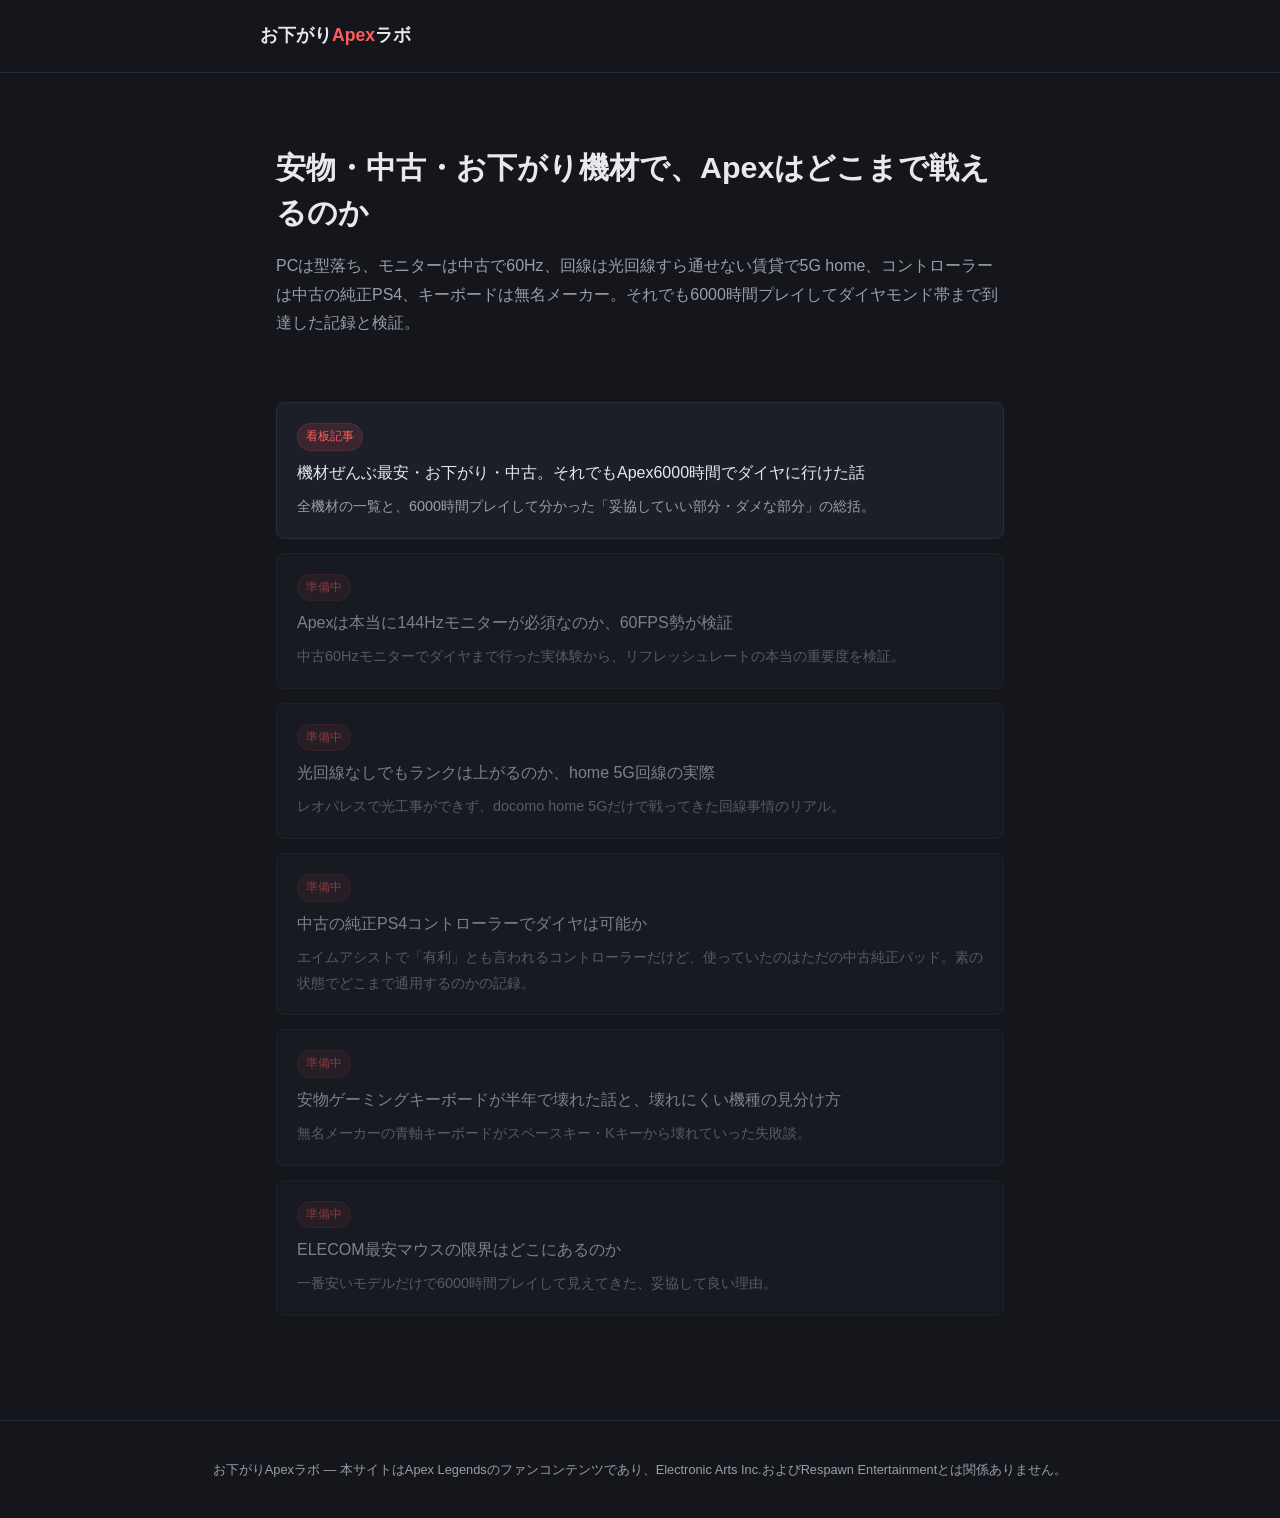
==== index.html @ c5b8c1bb "Add initial site structure and flagship article Top page and first article covering the full budget/" ====
<!DOCTYPE html>
<html lang="ja">
<head>
<meta charset="UTF-8">
<meta name="viewport" content="width=device-width, initial-scale=1.0">
<title>お下がりApexラボ | 安物・中古・お下がり機材でダイヤを目指す検証サイト</title>
<meta name="description" content="最安・中古・お下がりの機材だけでApex Legendsを6000時間プレイしダイヤモンド帯に到達したプレイヤーによる、ギア検証サイト。本当に必要な機材とそうでない機材を実体験で切り分けます。">
<link rel="stylesheet" href="style.css">
</head>
<body>

<header class="site-header">
  <div class="inner">
    <a href="index.html" class="logo">お下がり<span>Apex</span>ラボ</a>
  </div>
</header>

<main>
  <section class="hero">
    <h1>安物・中古・お下がり機材で、Apexはどこまで戦えるのか</h1>
    <p class="lead">PCは型落ち、モニターは中古で60Hz、回線は光回線すら通せない賃貸で5G home、コントローラーは中古の純正PS4、キーボードは無名メーカー。それでも6000時間プレイしてダイヤモンド帯まで到達した記録と検証。</p>
  </section>

  <ul class="article-list">
    <li>
      <a href="articles/worst-setup-diamond.html">
        <span class="tag">看板記事</span>
        <div>機材ぜんぶ最安・お下がり・中古。それでもApex6000時間でダイヤに行けた話</div>
        <div class="desc">全機材の一覧と、6000時間プレイして分かった「妥協していい部分・ダメな部分」の総括。</div>
      </a>
    </li>
    <li class="coming-soon">
      <a href="#">
        <span class="tag">準備中</span>
        <div>Apexは本当に144Hzモニターが必須なのか、60FPS勢が検証</div>
        <div class="desc">中古60Hzモニターでダイヤまで行った実体験から、リフレッシュレートの本当の重要度を検証。</div>
      </a>
    </li>
    <li class="coming-soon">
      <a href="#">
        <span class="tag">準備中</span>
        <div>光回線なしでもランクは上がるのか、home 5G回線の実際</div>
        <div class="desc">レオパレスで光工事ができず、docomo home 5Gだけで戦ってきた回線事情のリアル。</div>
      </a>
    </li>
    <li class="coming-soon">
      <a href="#">
        <span class="tag">準備中</span>
        <div>中古の純正PS4コントローラーでダイヤは可能か</div>
        <div class="desc">エイムアシストで「有利」とも言われるコントローラーだけど、使っていたのはただの中古純正パッド。素の状態でどこまで通用するのかの記録。</div>
      </a>
    </li>
    <li class="coming-soon">
      <a href="#">
        <span class="tag">準備中</span>
        <div>安物ゲーミングキーボードが半年で壊れた話と、壊れにくい機種の見分け方</div>
        <div class="desc">無名メーカーの青軸キーボードがスペースキー・Kキーから壊れていった失敗談。</div>
      </a>
    </li>
    <li class="coming-soon">
      <a href="#">
        <span class="tag">準備中</span>
        <div>ELECOM最安マウスの限界はどこにあるのか</div>
        <div class="desc">一番安いモデルだけで6000時間プレイして見えてきた、妥協して良い理由。</div>
      </a>
    </li>
  </ul>
</main>

<footer class="site-footer">
  <p>お下がりApexラボ — 本サイトはApex Legendsのファンコンテンツであり、Electronic Arts Inc.およびRespawn Entertainmentとは関係ありません。</p>
</footer>

</body>
</html>
---- style.css ----
:root {
  --bg: #14161c;
  --bg-card: #1c1f28;
  --text: #e8e9ee;
  --text-muted: #9a9ea9;
  --accent: #ff5c5c;
  --accent-soft: #ff5c5c22;
  --border: #2a2d38;
  --max-width: 760px;
}

* {
  box-sizing: border-box;
}

body {
  margin: 0;
  font-family: "Hiragino Kaku Gothic ProN", "Yu Gothic", "Meiryo", sans-serif;
  background: var(--bg);
  color: var(--text);
  line-height: 1.8;
}

header.site-header {
  border-bottom: 1px solid var(--border);
  padding: 20px 16px;
}

header.site-header .inner {
  max-width: var(--max-width);
  margin: 0 auto;
  display: flex;
  align-items: baseline;
  justify-content: space-between;
}

header.site-header a.logo {
  color: var(--text);
  text-decoration: none;
  font-weight: 700;
  font-size: 1.1rem;
}

header.site-header a.logo span {
  color: var(--accent);
}

main {
  max-width: var(--max-width);
  margin: 0 auto;
  padding: 32px 16px 80px;
}

.hero {
  padding: 40px 0 24px;
}

.hero h1 {
  font-size: 1.9rem;
  line-height: 1.5;
  margin: 0 0 12px;
}

.hero p.lead {
  color: var(--text-muted);
  font-size: 1rem;
}

article h1 {
  font-size: 1.7rem;
  line-height: 1.5;
}

article h2 {
  font-size: 1.3rem;
  margin-top: 2.4em;
  padding-top: 0.6em;
  border-top: 1px solid var(--border);
}

article h3 {
  font-size: 1.1rem;
  color: var(--accent);
}

article p {
  margin: 1em 0;
}

.meta {
  color: var(--text-muted);
  font-size: 0.85rem;
  margin-bottom: 2em;
}

.spec-table {
  width: 100%;
  border-collapse: collapse;
  margin: 1.5em 0;
  font-size: 0.95rem;
}

.spec-table th, .spec-table td {
  text-align: left;
  padding: 10px 12px;
  border-bottom: 1px solid var(--border);
}

.spec-table th {
  width: 34%;
  color: var(--text-muted);
  font-weight: 500;
}

.callout {
  background: var(--bg-card);
  border-left: 3px solid var(--accent);
  padding: 16px 18px;
  border-radius: 4px;
  margin: 1.6em 0;
}

.callout p {
  margin: 0.4em 0;
}

.article-list {
  list-style: none;
  padding: 0;
  margin: 24px 0;
}

.article-list li {
  border: 1px solid var(--border);
  border-radius: 8px;
  margin-bottom: 14px;
  background: var(--bg-card);
}

.article-list a {
  display: block;
  padding: 18px 20px;
  color: var(--text);
  text-decoration: none;
}

.article-list a:hover {
  border-color: var(--accent);
}

.article-list .tag {
  display: inline-block;
  font-size: 0.75rem;
  color: var(--accent);
  border: 1px solid var(--accent-soft);
  background: var(--accent-soft);
  padding: 2px 8px;
  border-radius: 999px;
  margin-bottom: 8px;
}

.article-list .desc {
  color: var(--text-muted);
  font-size: 0.9rem;
  margin-top: 6px;
}

.coming-soon {
  opacity: 0.5;
  pointer-events: none;
}

footer.site-footer {
  border-top: 1px solid var(--border);
  padding: 24px 16px;
  color: var(--text-muted);
  font-size: 0.8rem;
  text-align: center;
}

a {
  color: var(--accent);
}
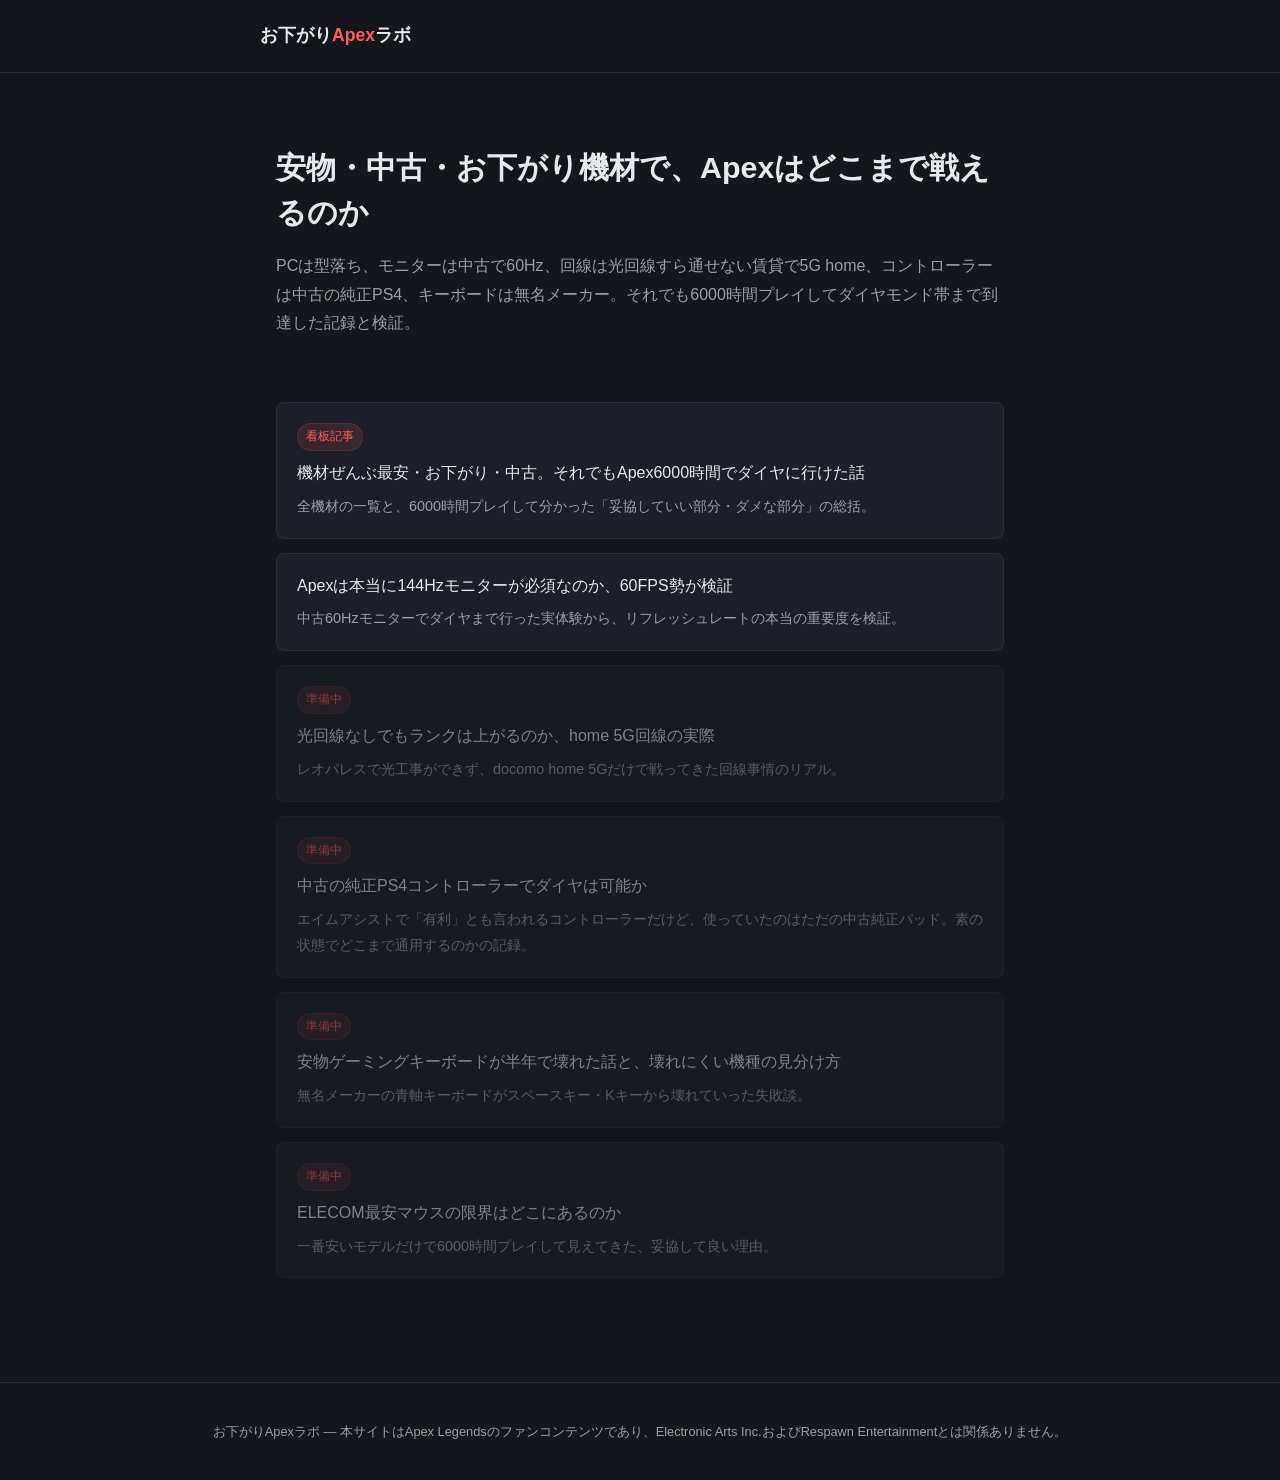
==== commit 7e8dd453: "Add second article: 60Hz monitor viability Covers whether a high refresh-rate monitor is actually re" ====
--- a/index.html
+++ b/index.html
@@ -29,9 +29,8 @@
         <div class="desc">全機材の一覧と、6000時間プレイして分かった「妥協していい部分・ダメな部分」の総括。</div>
       </a>
     </li>
-    <li class="coming-soon">
-      <a href="#">
-        <span class="tag">準備中</span>
+    <li>
+      <a href="articles/60hz-is-it-enough.html">
         <div>Apexは本当に144Hzモニターが必須なのか、60FPS勢が検証</div>
         <div class="desc">中古60Hzモニターでダイヤまで行った実体験から、リフレッシュレートの本当の重要度を検証。</div>
       </a>
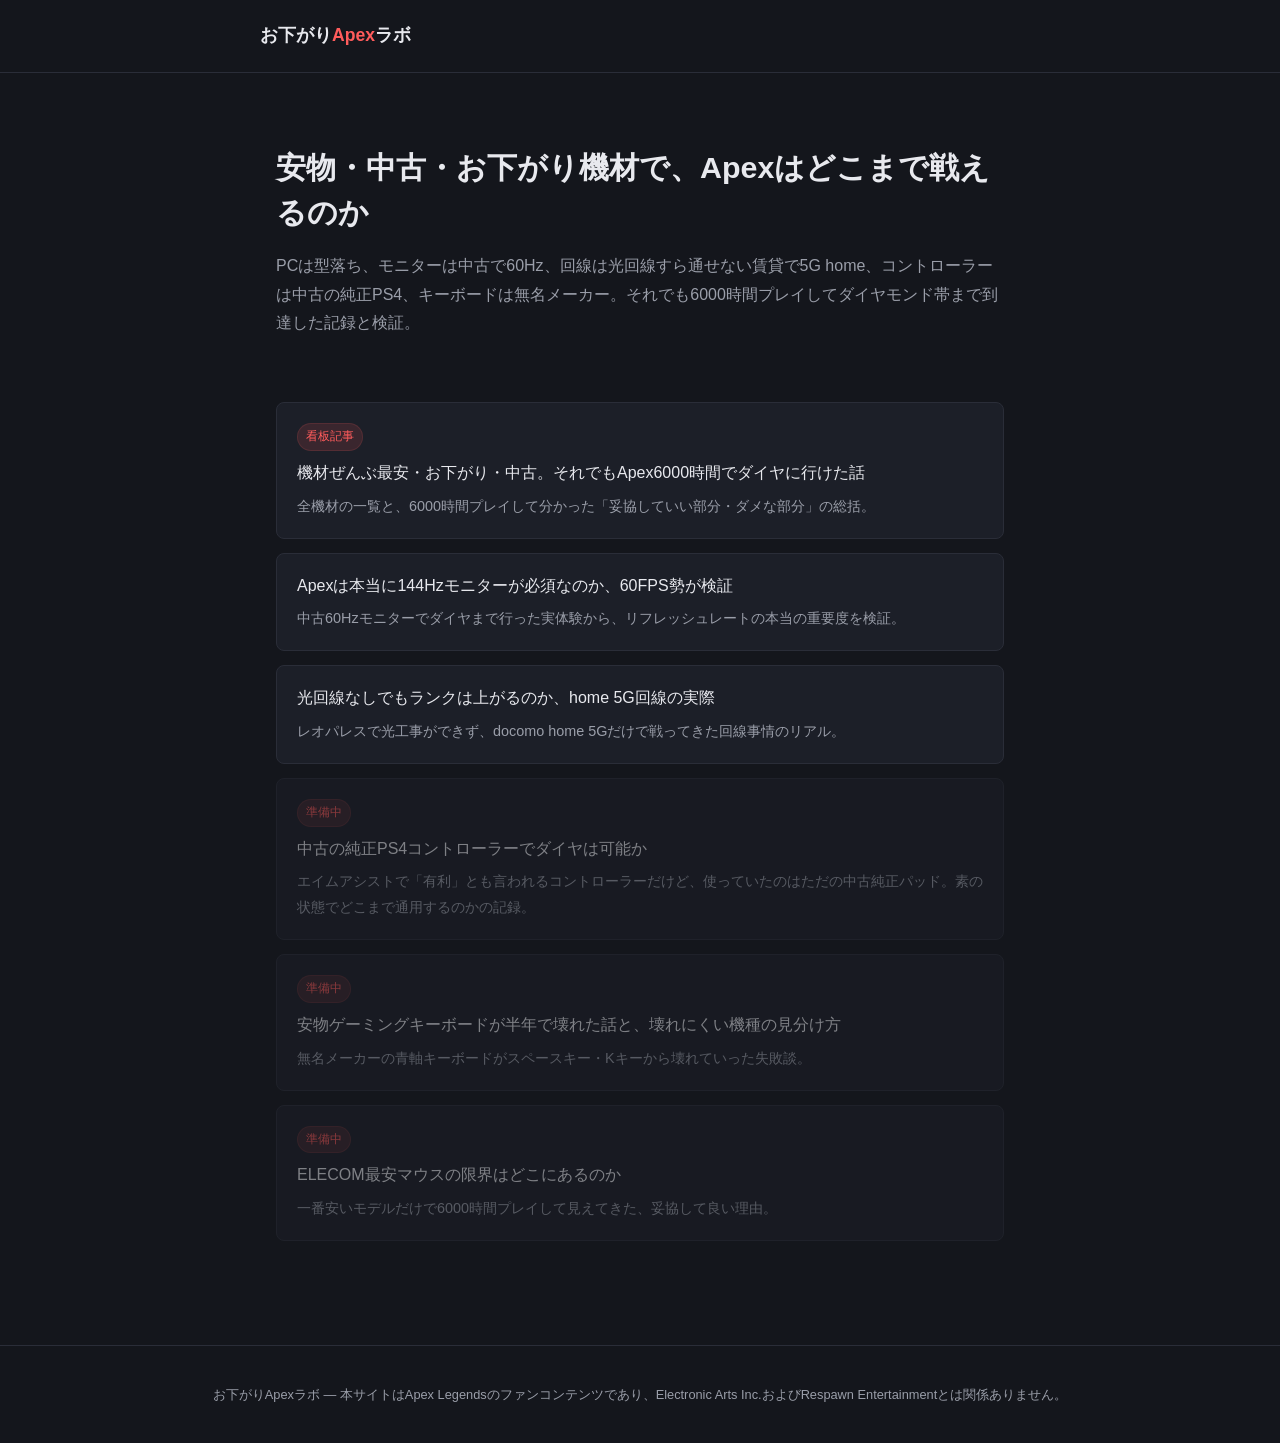
==== commit 127200c3: "Add third article: home 5G line viability Covers whether ranked play is viable without fiber interne" ====
--- a/index.html
+++ b/index.html
@@ -35,9 +35,8 @@
         <div class="desc">中古60Hzモニターでダイヤまで行った実体験から、リフレッシュレートの本当の重要度を検証。</div>
       </a>
     </li>
-    <li class="coming-soon">
-      <a href="#">
-        <span class="tag">準備中</span>
+    <li>
+      <a href="articles/home-5g-viability.html">
         <div>光回線なしでもランクは上がるのか、home 5G回線の実際</div>
         <div class="desc">レオパレスで光工事ができず、docomo home 5Gだけで戦ってきた回線事情のリアル。</div>
       </a>
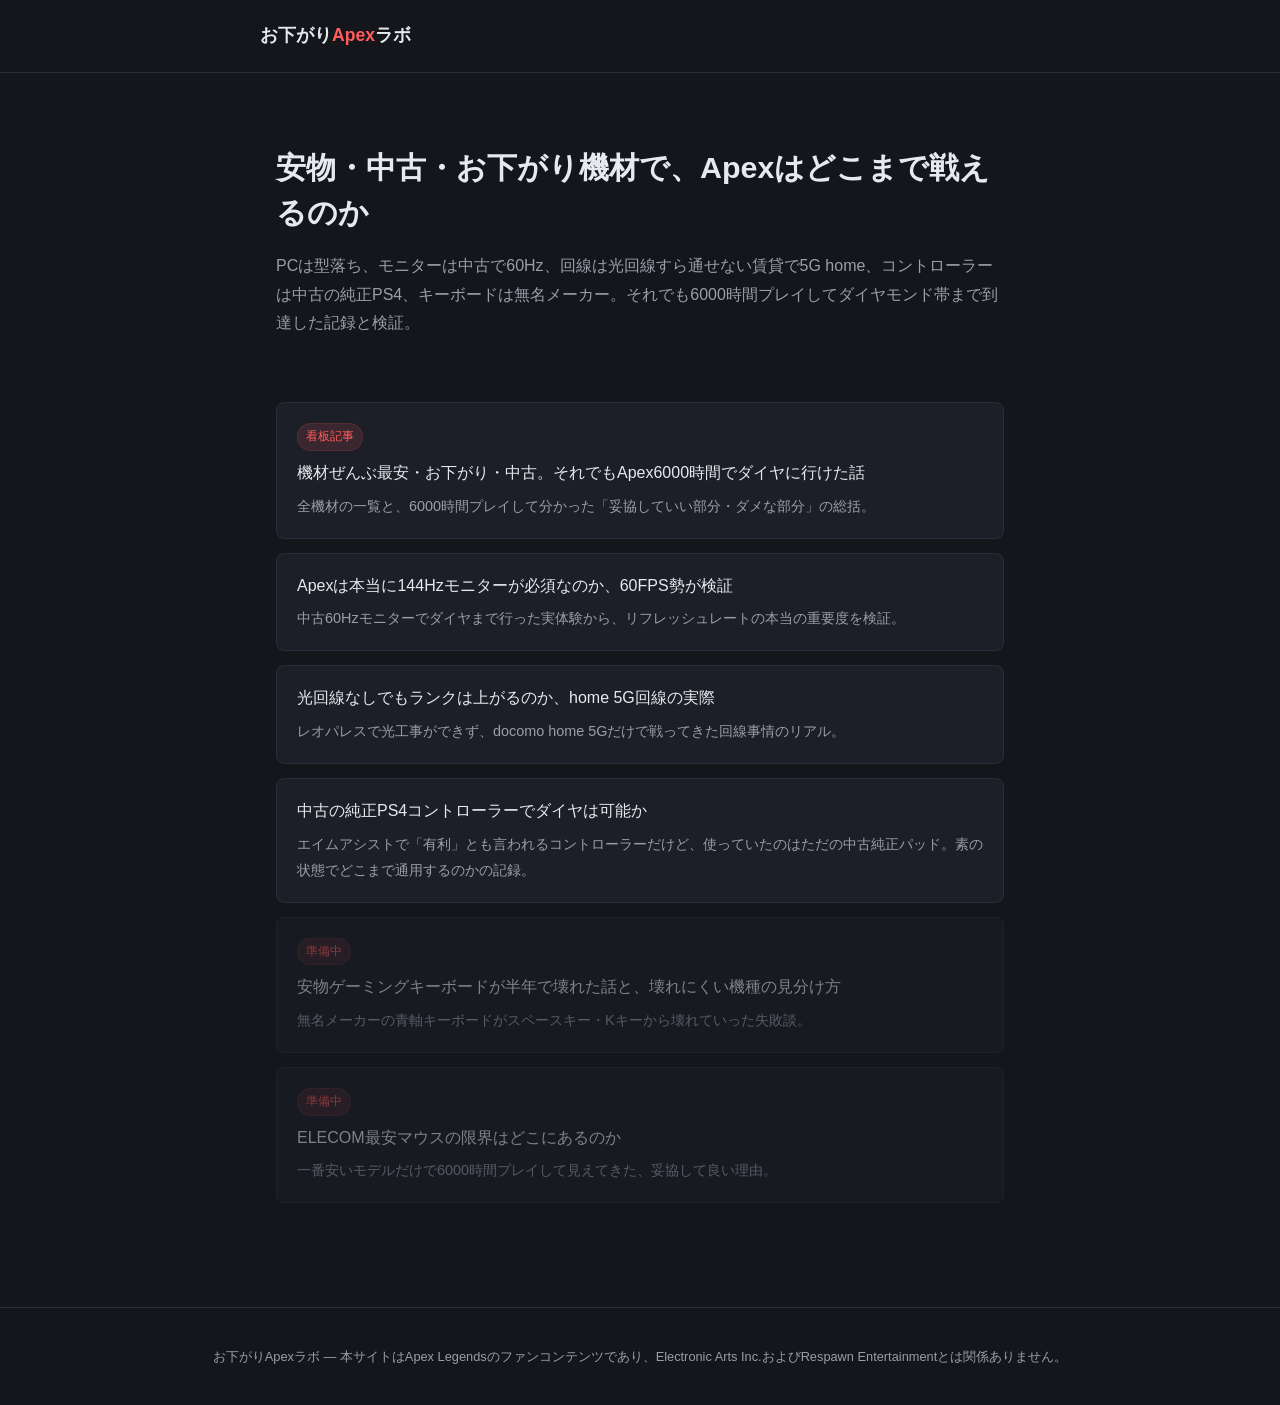
==== commit 79f954cc: "Add fourth article: secondhand controller viability Covers reaching Diamond on a paddle-less secondh" ====
--- a/index.html
+++ b/index.html
@@ -41,9 +41,8 @@
         <div class="desc">レオパレスで光工事ができず、docomo home 5Gだけで戦ってきた回線事情のリアル。</div>
       </a>
     </li>
-    <li class="coming-soon">
-      <a href="#">
-        <span class="tag">準備中</span>
+    <li>
+      <a href="articles/secondhand-controller-viability.html">
         <div>中古の純正PS4コントローラーでダイヤは可能か</div>
         <div class="desc">エイムアシストで「有利」とも言われるコントローラーだけど、使っていたのはただの中古純正パッド。素の状態でどこまで通用するのかの記録。</div>
       </a>
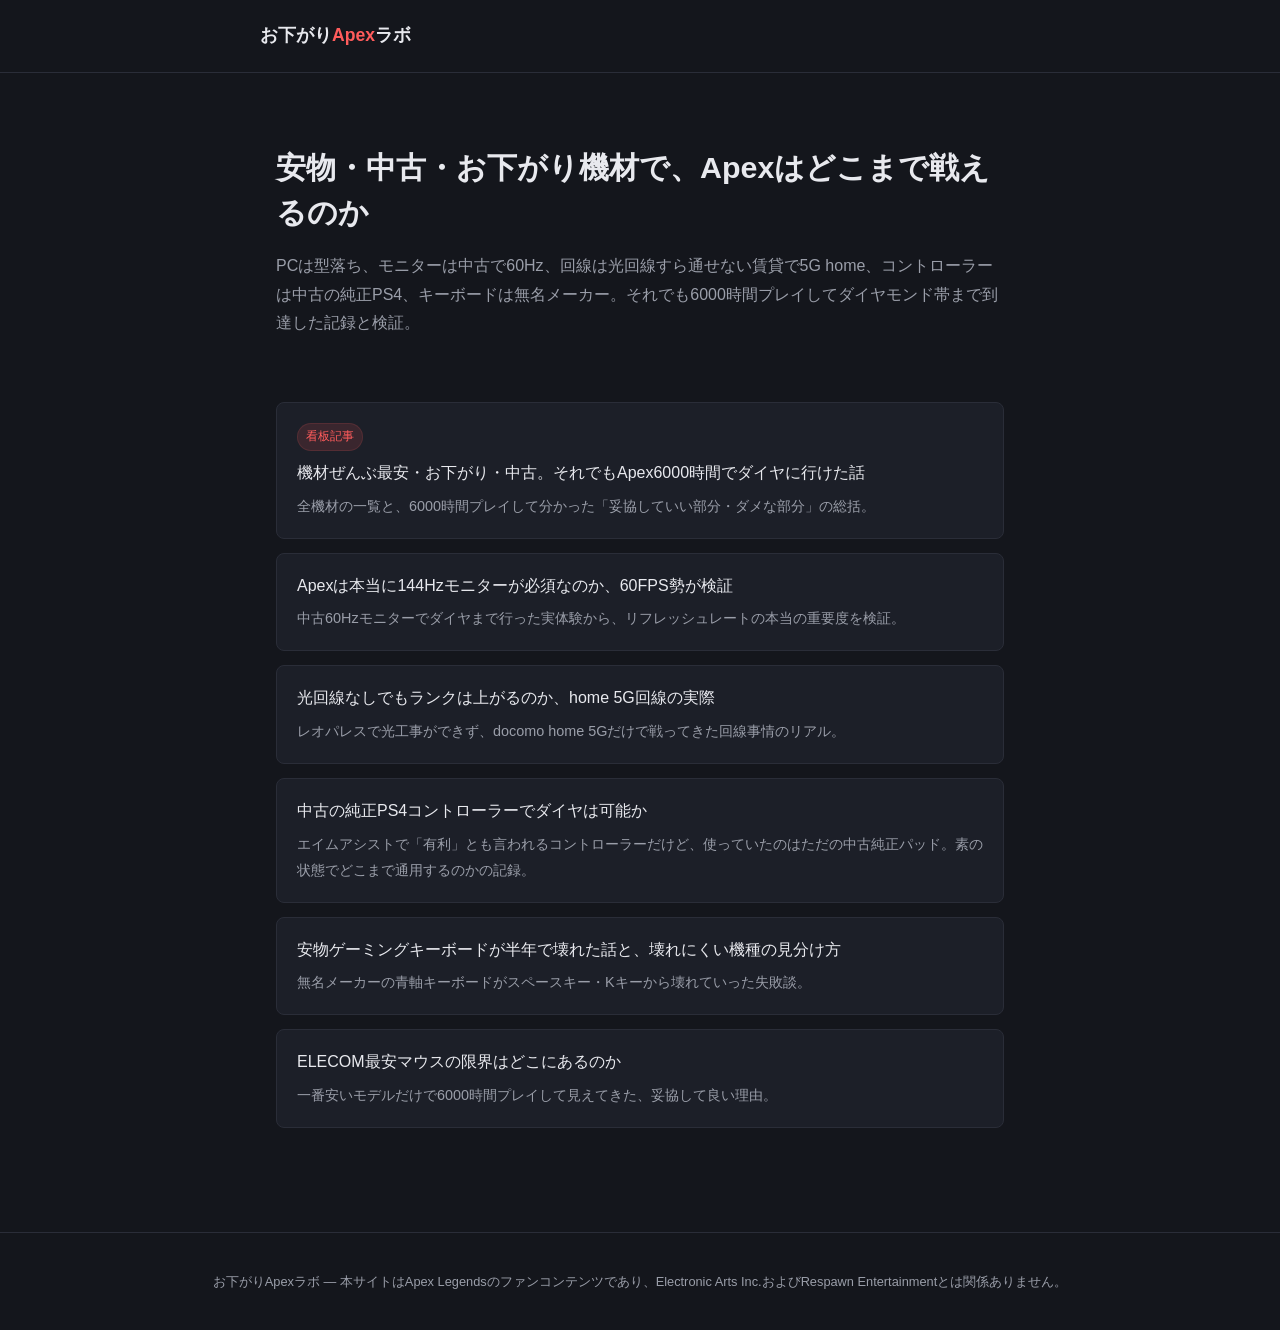
==== commit 3dd99826: "準備中だった2記事（キーボード故障の失敗談、ELECOM最安マウス検証）を公開" ====
--- a/index.html
+++ b/index.html
@@ -47,16 +47,14 @@
         <div class="desc">エイムアシストで「有利」とも言われるコントローラーだけど、使っていたのはただの中古純正パッド。素の状態でどこまで通用するのかの記録。</div>
       </a>
     </li>
-    <li class="coming-soon">
-      <a href="#">
-        <span class="tag">準備中</span>
+    <li>
+      <a href="articles/cheap-keyboard-broke-in-6-months.html">
         <div>安物ゲーミングキーボードが半年で壊れた話と、壊れにくい機種の見分け方</div>
         <div class="desc">無名メーカーの青軸キーボードがスペースキー・Kキーから壊れていった失敗談。</div>
       </a>
     </li>
-    <li class="coming-soon">
-      <a href="#">
-        <span class="tag">準備中</span>
+    <li>
+      <a href="articles/elecom-cheapest-mouse-limit.html">
         <div>ELECOM最安マウスの限界はどこにあるのか</div>
         <div class="desc">一番安いモデルだけで6000時間プレイして見えてきた、妥協して良い理由。</div>
       </a>
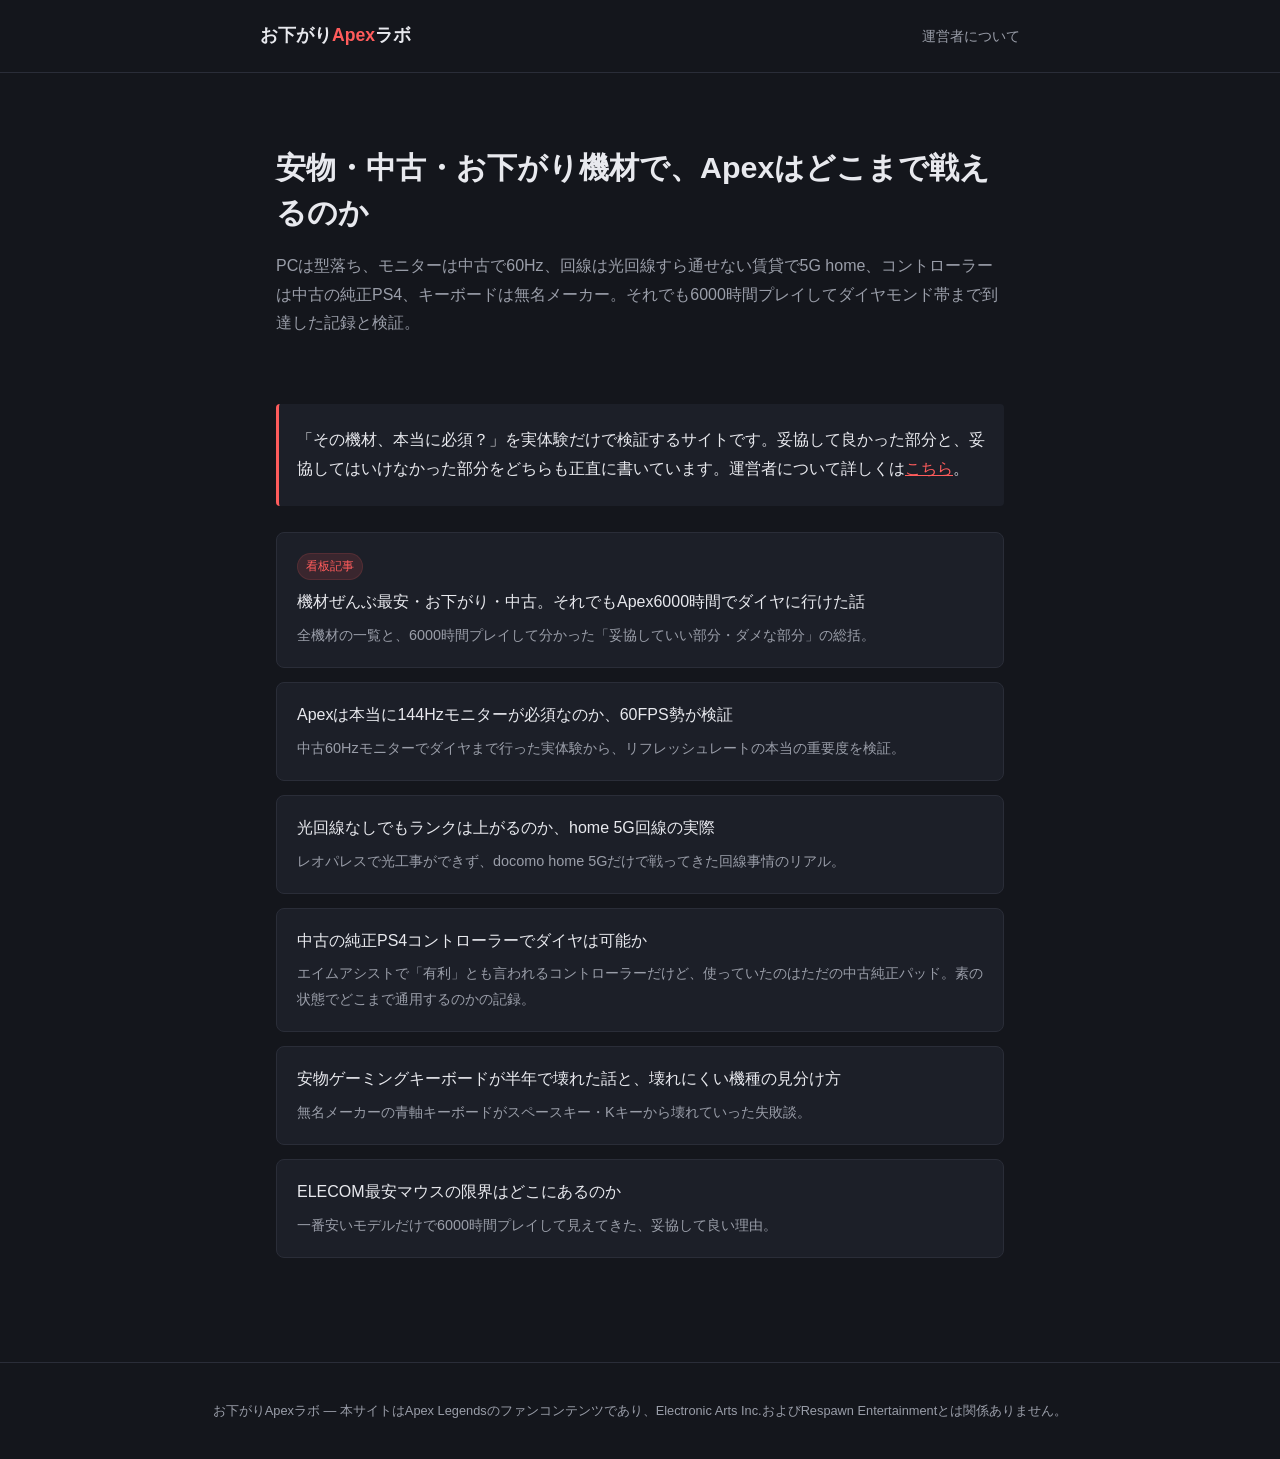
==== commit d2a6fa60: "サイトを充実：運営者についてページ・favicon・記事間ナビゲーション（記事一覧に戻るリンク）を追加" ====
--- a/index.html
+++ b/index.html
@@ -5,6 +5,7 @@
 <meta name="viewport" content="width=device-width, initial-scale=1.0">
 <title>お下がりApexラボ | 安物・中古・お下がり機材でダイヤを目指す検証サイト</title>
 <meta name="description" content="最安・中古・お下がりの機材だけでApex Legendsを6000時間プレイしダイヤモンド帯に到達したプレイヤーによる、ギア検証サイト。本当に必要な機材とそうでない機材を実体験で切り分けます。">
+<link rel="icon" href="favicon.svg" type="image/svg+xml">
 <link rel="stylesheet" href="style.css">
 </head>
 <body>
@@ -12,6 +13,7 @@
 <header class="site-header">
   <div class="inner">
     <a href="index.html" class="logo">お下がり<span>Apex</span>ラボ</a>
+    <nav><a href="about.html">運営者について</a></nav>
   </div>
 </header>
 
@@ -20,6 +22,10 @@
     <h1>安物・中古・お下がり機材で、Apexはどこまで戦えるのか</h1>
     <p class="lead">PCは型落ち、モニターは中古で60Hz、回線は光回線すら通せない賃貸で5G home、コントローラーは中古の純正PS4、キーボードは無名メーカー。それでも6000時間プレイしてダイヤモンド帯まで到達した記録と検証。</p>
   </section>
+
+  <div class="callout">
+    <p>「その機材、本当に必須？」を実体験だけで検証するサイトです。妥協して良かった部分と、妥協してはいけなかった部分をどちらも正直に書いています。運営者について詳しくは<a href="about.html">こちら</a>。</p>
+  </div>
 
   <ul class="article-list">
     <li>
--- a/style.css
+++ b/style.css
@@ -45,6 +45,47 @@
   color: var(--accent);
 }
 
+header.site-header nav a {
+  color: var(--text-muted);
+  text-decoration: none;
+  font-size: 0.9rem;
+}
+
+header.site-header nav a:hover {
+  color: var(--accent);
+}
+
+.back-link {
+  display: inline-block;
+  margin-top: 2.4em;
+  color: var(--text-muted);
+  text-decoration: none;
+  font-size: 0.9rem;
+}
+
+.back-link:hover {
+  color: var(--accent);
+}
+
+.profile-block {
+  display: flex;
+  align-items: center;
+  gap: 16px;
+  margin: 1.6em 0;
+}
+
+.profile-block .avatar {
+  flex-shrink: 0;
+  width: 64px;
+  height: 64px;
+  border-radius: 50%;
+  background: var(--accent-soft);
+  display: flex;
+  align-items: center;
+  justify-content: center;
+  font-size: 1.8rem;
+}
+
 main {
   max-width: var(--max-width);
   margin: 0 auto;
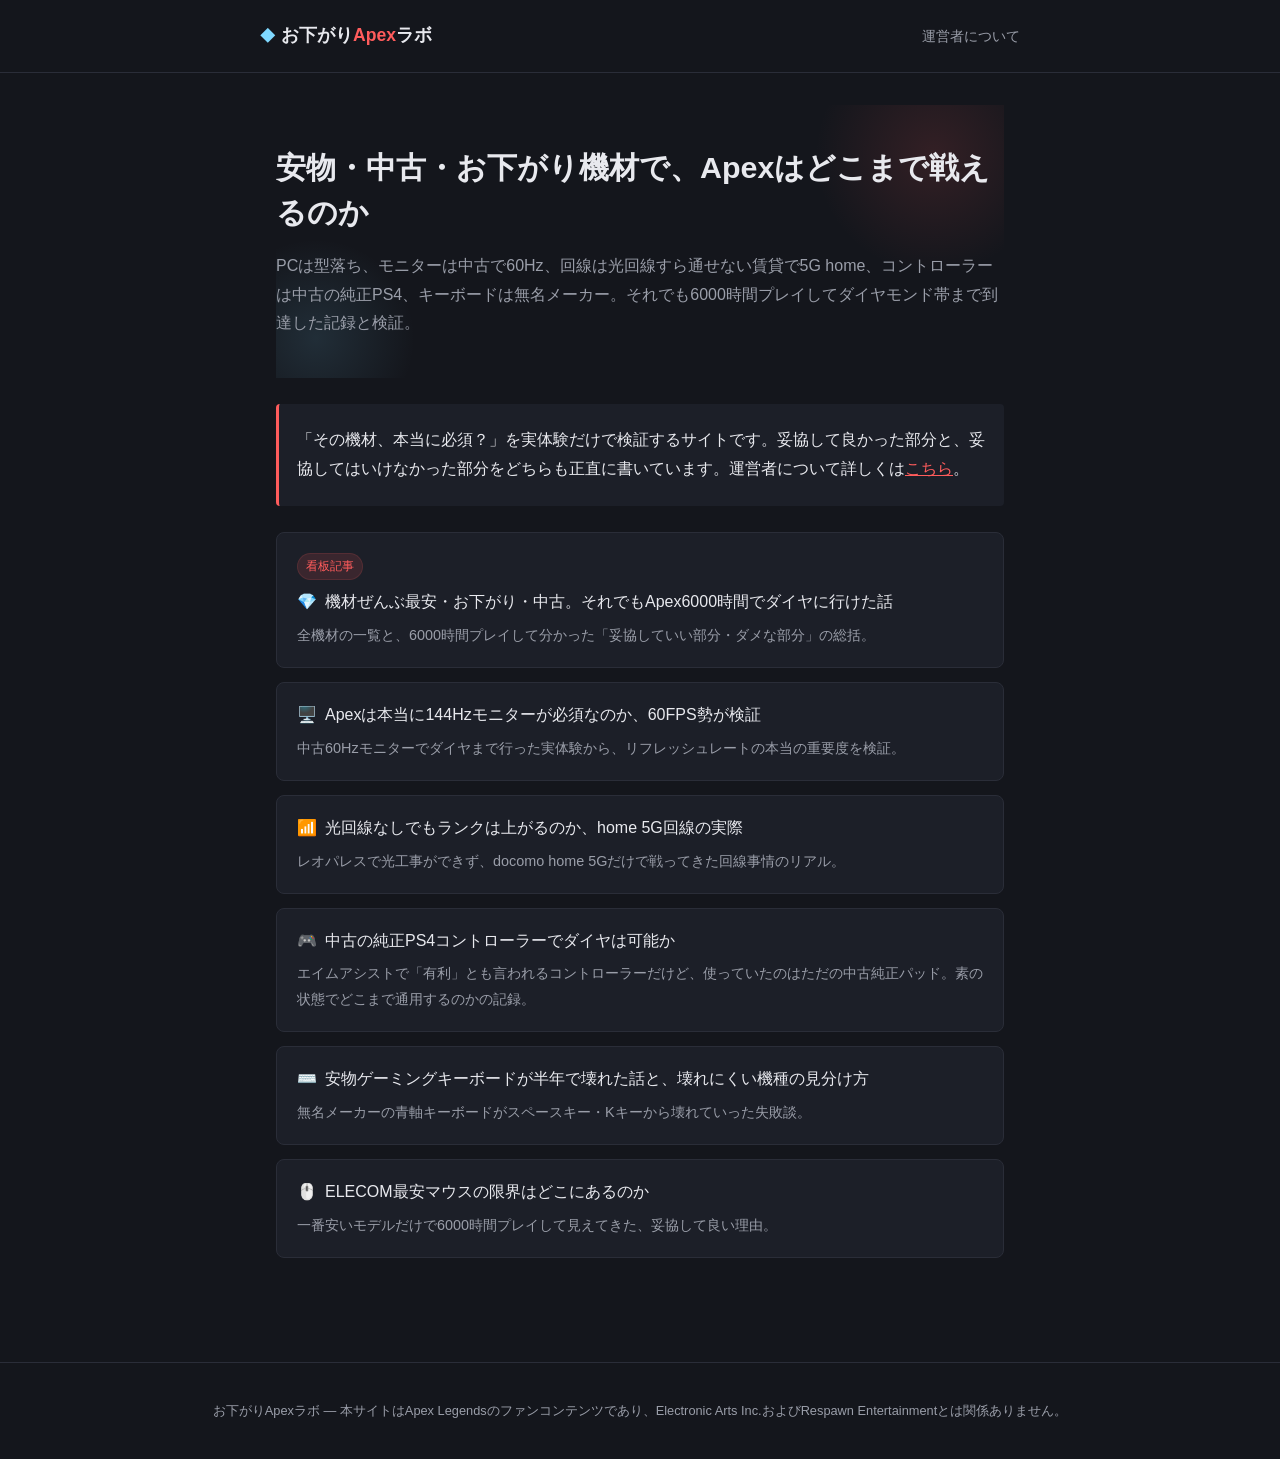
==== commit 9c0f9f7a: "装飾を強化：ロゴにダイヤモンドアイコン、ヒーローに光の装飾、記事一覧・見出し・スペック表にカテゴリアイコンを追加" ====
--- a/index.html
+++ b/index.html
@@ -31,37 +31,37 @@
     <li>
       <a href="articles/worst-setup-diamond.html">
         <span class="tag">看板記事</span>
-        <div>機材ぜんぶ最安・お下がり・中古。それでもApex6000時間でダイヤに行けた話</div>
+        <div><span class="item-icon">💎</span>機材ぜんぶ最安・お下がり・中古。それでもApex6000時間でダイヤに行けた話</div>
         <div class="desc">全機材の一覧と、6000時間プレイして分かった「妥協していい部分・ダメな部分」の総括。</div>
       </a>
     </li>
     <li>
       <a href="articles/60hz-is-it-enough.html">
-        <div>Apexは本当に144Hzモニターが必須なのか、60FPS勢が検証</div>
+        <div><span class="item-icon">🖥️</span>Apexは本当に144Hzモニターが必須なのか、60FPS勢が検証</div>
         <div class="desc">中古60Hzモニターでダイヤまで行った実体験から、リフレッシュレートの本当の重要度を検証。</div>
       </a>
     </li>
     <li>
       <a href="articles/home-5g-viability.html">
-        <div>光回線なしでもランクは上がるのか、home 5G回線の実際</div>
+        <div><span class="item-icon">📶</span>光回線なしでもランクは上がるのか、home 5G回線の実際</div>
         <div class="desc">レオパレスで光工事ができず、docomo home 5Gだけで戦ってきた回線事情のリアル。</div>
       </a>
     </li>
     <li>
       <a href="articles/secondhand-controller-viability.html">
-        <div>中古の純正PS4コントローラーでダイヤは可能か</div>
+        <div><span class="item-icon">🎮</span>中古の純正PS4コントローラーでダイヤは可能か</div>
         <div class="desc">エイムアシストで「有利」とも言われるコントローラーだけど、使っていたのはただの中古純正パッド。素の状態でどこまで通用するのかの記録。</div>
       </a>
     </li>
     <li>
       <a href="articles/cheap-keyboard-broke-in-6-months.html">
-        <div>安物ゲーミングキーボードが半年で壊れた話と、壊れにくい機種の見分け方</div>
+        <div><span class="item-icon">⌨️</span>安物ゲーミングキーボードが半年で壊れた話と、壊れにくい機種の見分け方</div>
         <div class="desc">無名メーカーの青軸キーボードがスペースキー・Kキーから壊れていった失敗談。</div>
       </a>
     </li>
     <li>
       <a href="articles/elecom-cheapest-mouse-limit.html">
-        <div>ELECOM最安マウスの限界はどこにあるのか</div>
+        <div><span class="item-icon">🖱️</span>ELECOM最安マウスの限界はどこにあるのか</div>
         <div class="desc">一番安いモデルだけで6000時間プレイして見えてきた、妥協して良い理由。</div>
       </a>
     </li>
--- a/style.css
+++ b/style.css
@@ -43,6 +43,14 @@
 
 header.site-header a.logo span {
   color: var(--accent);
+}
+
+header.site-header a.logo::before {
+  content: "◆";
+  display: inline-block;
+  color: #7fd8ff;
+  margin-right: 6px;
+  font-size: 0.85em;
 }
 
 header.site-header nav a {
@@ -94,6 +102,40 @@
 
 .hero {
   padding: 40px 0 24px;
+  position: relative;
+  overflow: hidden;
+}
+
+.hero::before {
+  content: "";
+  position: absolute;
+  top: -70px;
+  right: -50px;
+  width: 240px;
+  height: 240px;
+  background: radial-gradient(circle, var(--accent-soft), transparent 70%);
+  border-radius: 50%;
+  pointer-events: none;
+  z-index: 0;
+}
+
+.hero::after {
+  content: "";
+  position: absolute;
+  bottom: -60px;
+  left: -60px;
+  width: 200px;
+  height: 200px;
+  background: radial-gradient(circle, rgba(127, 216, 255, 0.12), transparent 70%);
+  border-radius: 50%;
+  pointer-events: none;
+  z-index: 0;
+}
+
+.hero h1,
+.hero p.lead {
+  position: relative;
+  z-index: 1;
 }
 
 .hero h1 {
@@ -105,6 +147,15 @@
 .hero p.lead {
   color: var(--text-muted);
   font-size: 1rem;
+}
+
+/* 記事一覧・スペック表のアイコン */
+.item-icon {
+  margin-right: 8px;
+}
+
+.spec-table .spec-icon {
+  margin-right: 8px;
 }
 
 article h1 {
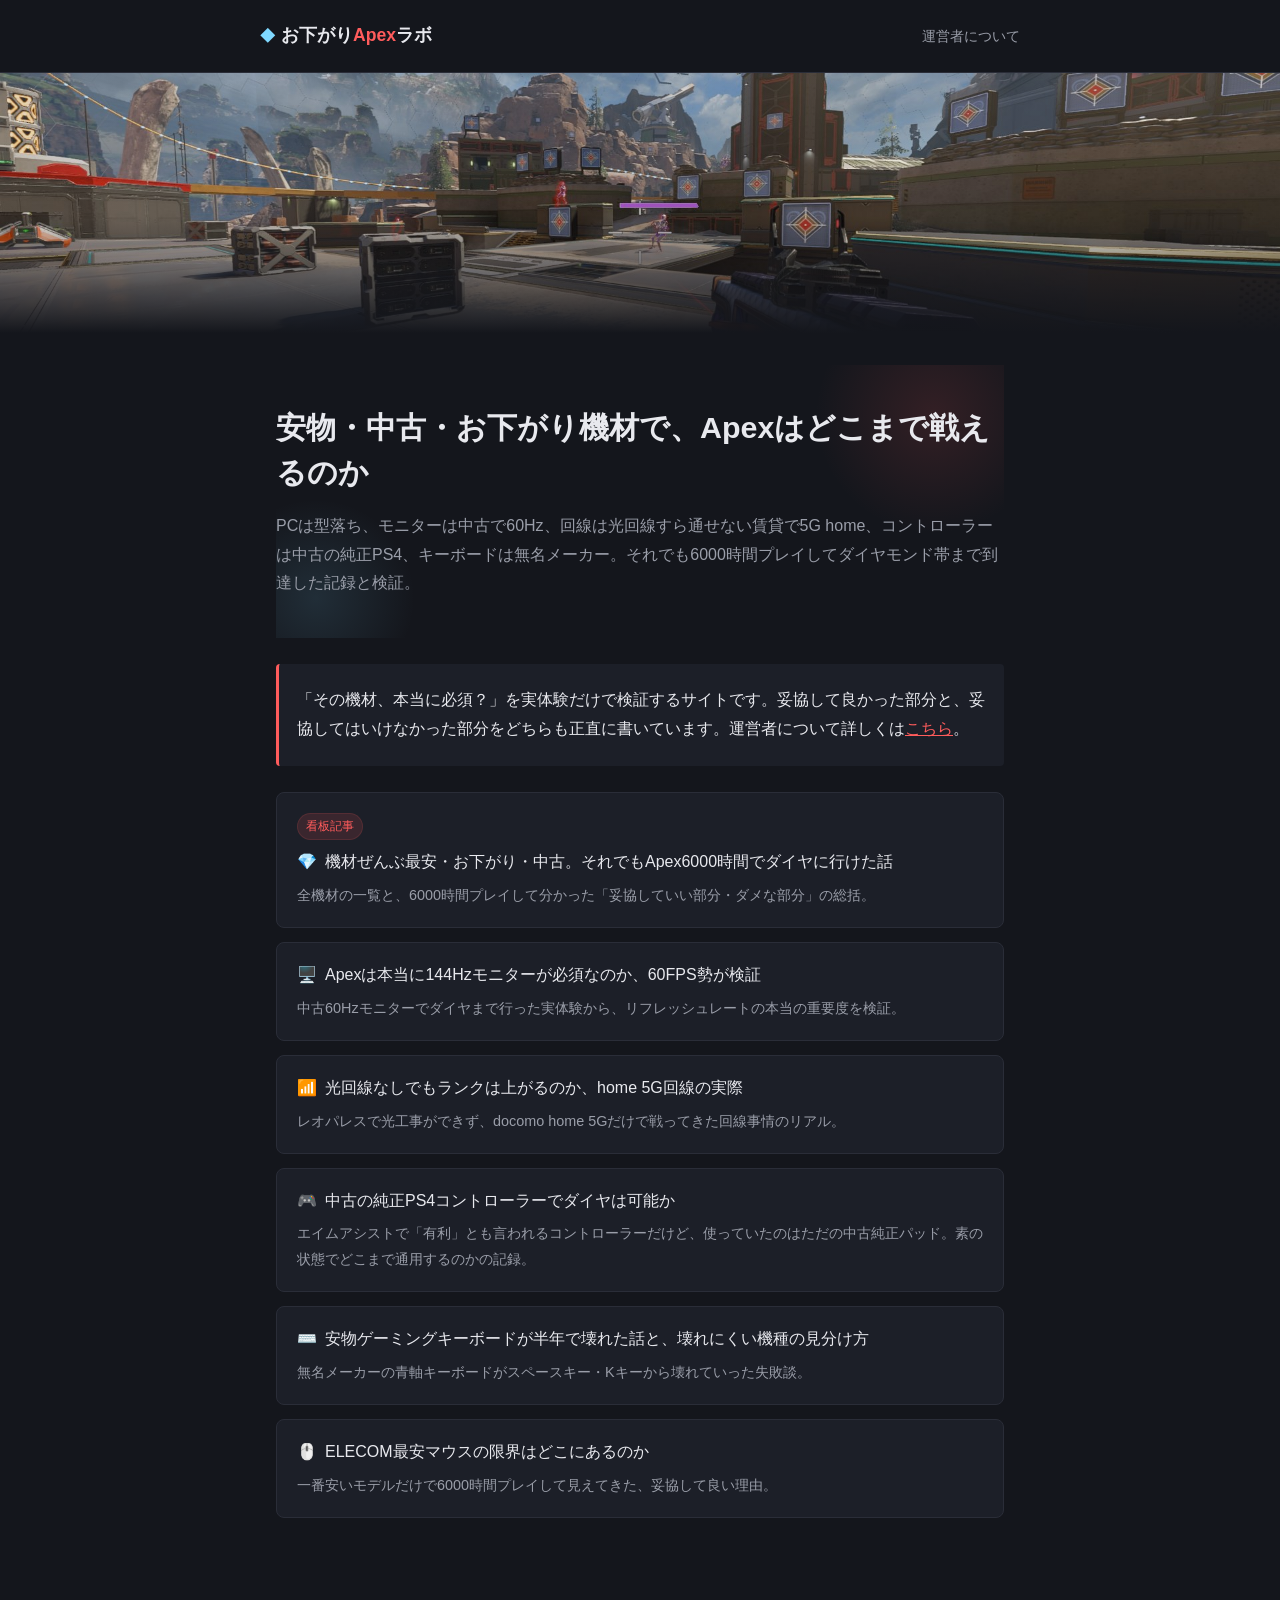
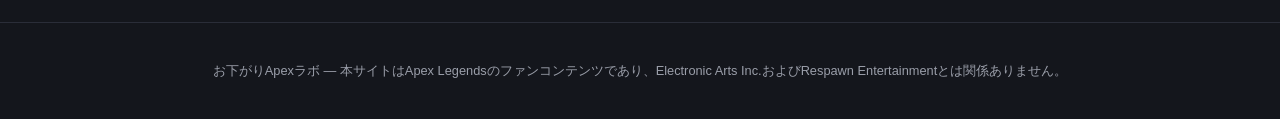
==== commit ee8d64b0: "実プレイのスクリーンショットからヒーローバナーを作成してトップページに追加" ====
--- a/index.html
+++ b/index.html
@@ -16,6 +16,10 @@
     <nav><a href="about.html">運営者について</a></nav>
   </div>
 </header>
+
+<div class="hero-banner">
+  <img src="images/hero-banner.jpg" alt="実際のプレイ画面（射撃訓練場にて）" loading="eager">
+</div>
 
 <main>
   <section class="hero">
--- a/style.css
+++ b/style.css
@@ -32,6 +32,28 @@
   display: flex;
   align-items: baseline;
   justify-content: space-between;
+}
+
+/* トップページのヒーローバナー（実プレイ画面のスクリーンショット） */
+.hero-banner {
+  position: relative;
+  width: 100%;
+  max-height: 260px;
+  overflow: hidden;
+}
+
+.hero-banner img {
+  width: 100%;
+  height: 100%;
+  object-fit: cover;
+  display: block;
+}
+
+.hero-banner::after {
+  content: "";
+  position: absolute;
+  inset: 0;
+  background: linear-gradient(to bottom, rgba(20, 22, 28, 0.1) 0%, rgba(20, 22, 28, 0.1) 55%, var(--bg) 100%);
 }
 
 header.site-header a.logo {
